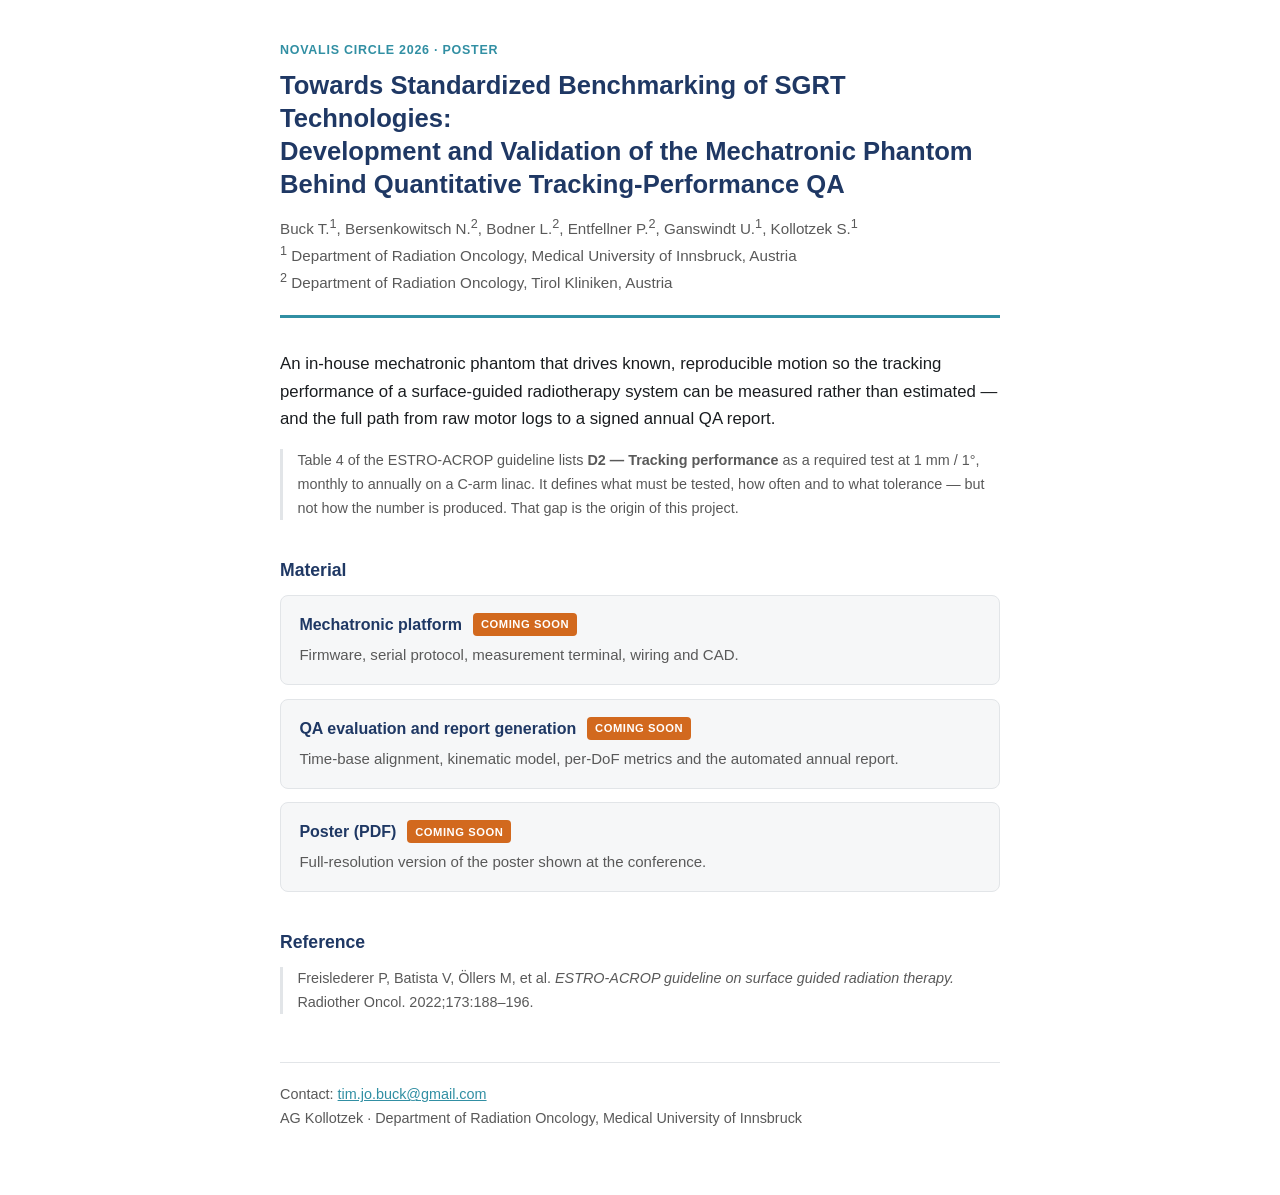
==== index.html @ 7d5c7059 "landing page placeholder" ====
<!doctype html>
<html lang="en">
<head>
<meta charset="utf-8">
<meta name="viewport" content="width=device-width, initial-scale=1">
<title>Mechatronic Phantom for SGRT Tracking QA — AG Kollotzek</title>
<style>
  :root{
    --navy:#1F3864; --teal:#318FA3; --orange:#D2691E; --grey:#595959;
    --bg:#ffffff; --card:#f6f7f8; --line:#e2e5e8;
  }
  @media (prefers-color-scheme: dark){
    :root{ --bg:#14171a; --card:#1d2126; --line:#2c3138; --grey:#a8b0b8;
           --navy:#8fb0e0; --teal:#5fb9cf; --orange:#e8944f; }
    body{ color:#e6e9ec; }
  }
  *{ box-sizing:border-box; }
  body{
    margin:0; background:var(--bg); color:#1a1d20;
    font:16px/1.65 -apple-system,BlinkMacSystemFont,"Segoe UI",Calibri,Arial,sans-serif;
  }
  @media (prefers-color-scheme: dark){ body{ color:#e6e9ec; } }
  .wrap{ max-width:760px; margin:0 auto; padding:2.5rem 1.25rem 4rem; }
  header{ border-bottom:3px solid var(--teal); padding-bottom:1.25rem; margin-bottom:2rem; }
  .kicker{ color:var(--teal); font-weight:700; letter-spacing:.06em;
           text-transform:uppercase; font-size:.78rem; margin:0 0 .5rem; }
  h1{ font-size:1.6rem; line-height:1.3; margin:0 0 .75rem; color:var(--navy); }
  .authors{ margin:0; color:var(--grey); font-size:.95rem; }
  h2{ font-size:1.1rem; margin:2.25rem 0 .6rem; color:var(--navy); }
  p{ margin:0 0 1rem; }
  .lead{ font-size:1.05rem; }
  .card{ background:var(--card); border:1px solid var(--line);
         border-radius:8px; padding:1rem 1.15rem; margin:0 0 .85rem; }
  .card h3{ margin:0 0 .3rem; font-size:1rem; color:var(--navy); }
  .card p{ margin:0; color:var(--grey); font-size:.94rem; }
  .soon{ display:inline-block; background:var(--orange); color:#fff;
         font-size:.7rem; font-weight:700; letter-spacing:.05em; text-transform:uppercase;
         padding:.15rem .5rem; border-radius:4px; vertical-align:.15em; margin-left:.4rem; }
  .ref{ font-size:.9rem; color:var(--grey); border-left:3px solid var(--line);
        padding-left:.9rem; }
  footer{ margin-top:3rem; padding-top:1.25rem; border-top:1px solid var(--line);
          color:var(--grey); font-size:.9rem; }
  a{ color:var(--teal); }
</style>
</head>
<body>
<div class="wrap">

<header>
  <p class="kicker">Novalis Circle 2026 · Poster</p>
  <h1>Towards Standardized Benchmarking of SGRT Technologies:<br>
      Development and Validation of the Mechatronic Phantom Behind
      Quantitative Tracking-Performance QA</h1>
  <p class="authors">
    Buck T.<sup>1</sup>, Bersenkowitsch N.<sup>2</sup>, Bodner L.<sup>2</sup>,
    Entfellner P.<sup>2</sup>, Ganswindt U.<sup>1</sup>, Kollotzek S.<sup>1</sup><br>
    <sup>1</sup> Department of Radiation Oncology, Medical University of Innsbruck, Austria<br>
    <sup>2</sup> Department of Radiation Oncology, Tirol Kliniken, Austria
  </p>
</header>

<p class="lead">
  An in-house mechatronic phantom that drives known, reproducible motion so the tracking
  performance of a surface-guided radiotherapy system can be measured rather than estimated —
  and the full path from raw motor logs to a signed annual QA report.
</p>

<p class="ref">
  Table 4 of the ESTRO-ACROP guideline lists <strong>D2 — Tracking performance</strong> as a
  required test at 1&nbsp;mm / 1°, monthly to annually on a C-arm linac. It defines what must be
  tested, how often and to what tolerance — but not how the number is produced. That gap is the
  origin of this project.
</p>

<h2>Material</h2>

<div class="card">
  <h3>Mechatronic platform <span class="soon">coming soon</span></h3>
  <p>Firmware, serial protocol, measurement terminal, wiring and CAD.</p>
</div>

<div class="card">
  <h3>QA evaluation and report generation <span class="soon">coming soon</span></h3>
  <p>Time-base alignment, kinematic model, per-DoF metrics and the automated annual report.</p>
</div>

<div class="card">
  <h3>Poster (PDF) <span class="soon">coming soon</span></h3>
  <p>Full-resolution version of the poster shown at the conference.</p>
</div>

<h2>Reference</h2>
<p class="ref">
  Freislederer P, Batista V, Öllers M, et al.
  <em>ESTRO-ACROP guideline on surface guided radiation therapy.</em>
  Radiother Oncol. 2022;173:188–196.
</p>

<footer>
  Contact: <a href="mailto:tim.jo.buck@gmail.com">tim.jo.buck@gmail.com</a><br>
  AG Kollotzek · Department of Radiation Oncology, Medical University of Innsbruck
</footer>

</div>
</body>
</html>
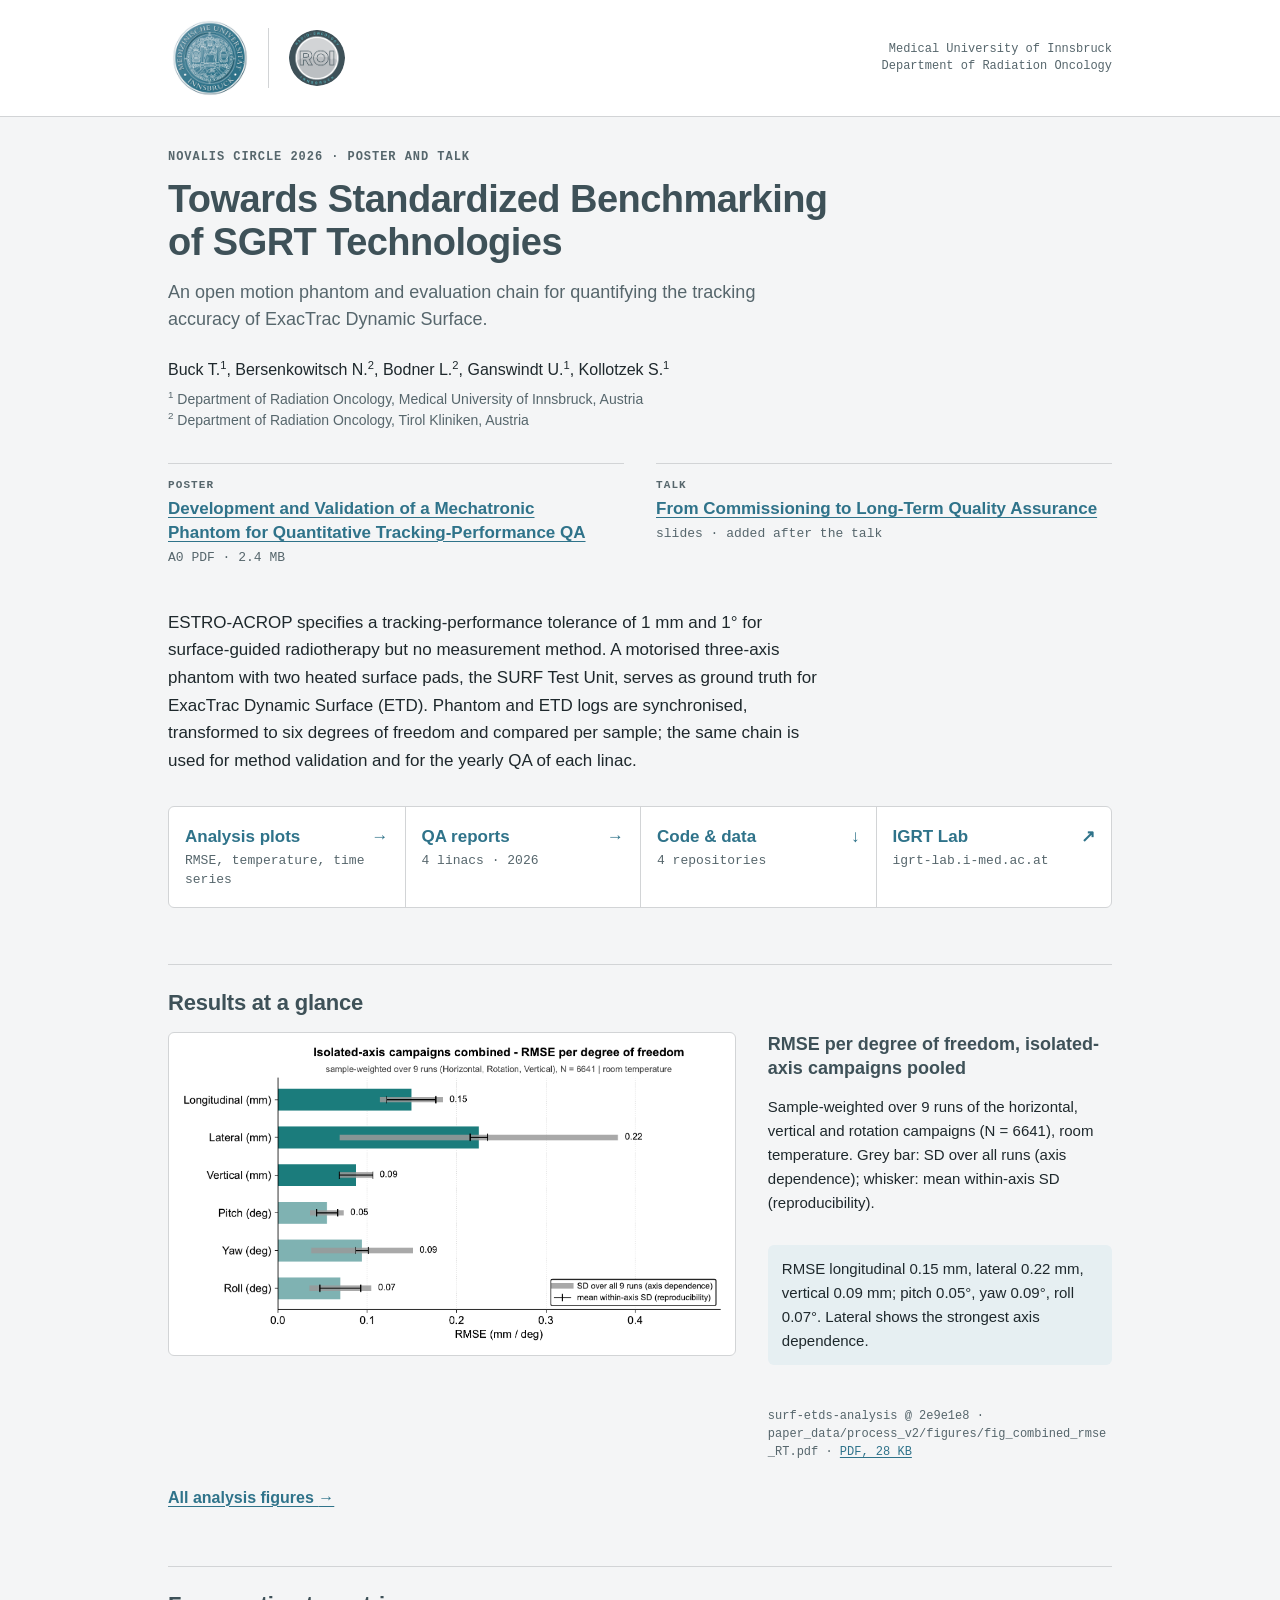
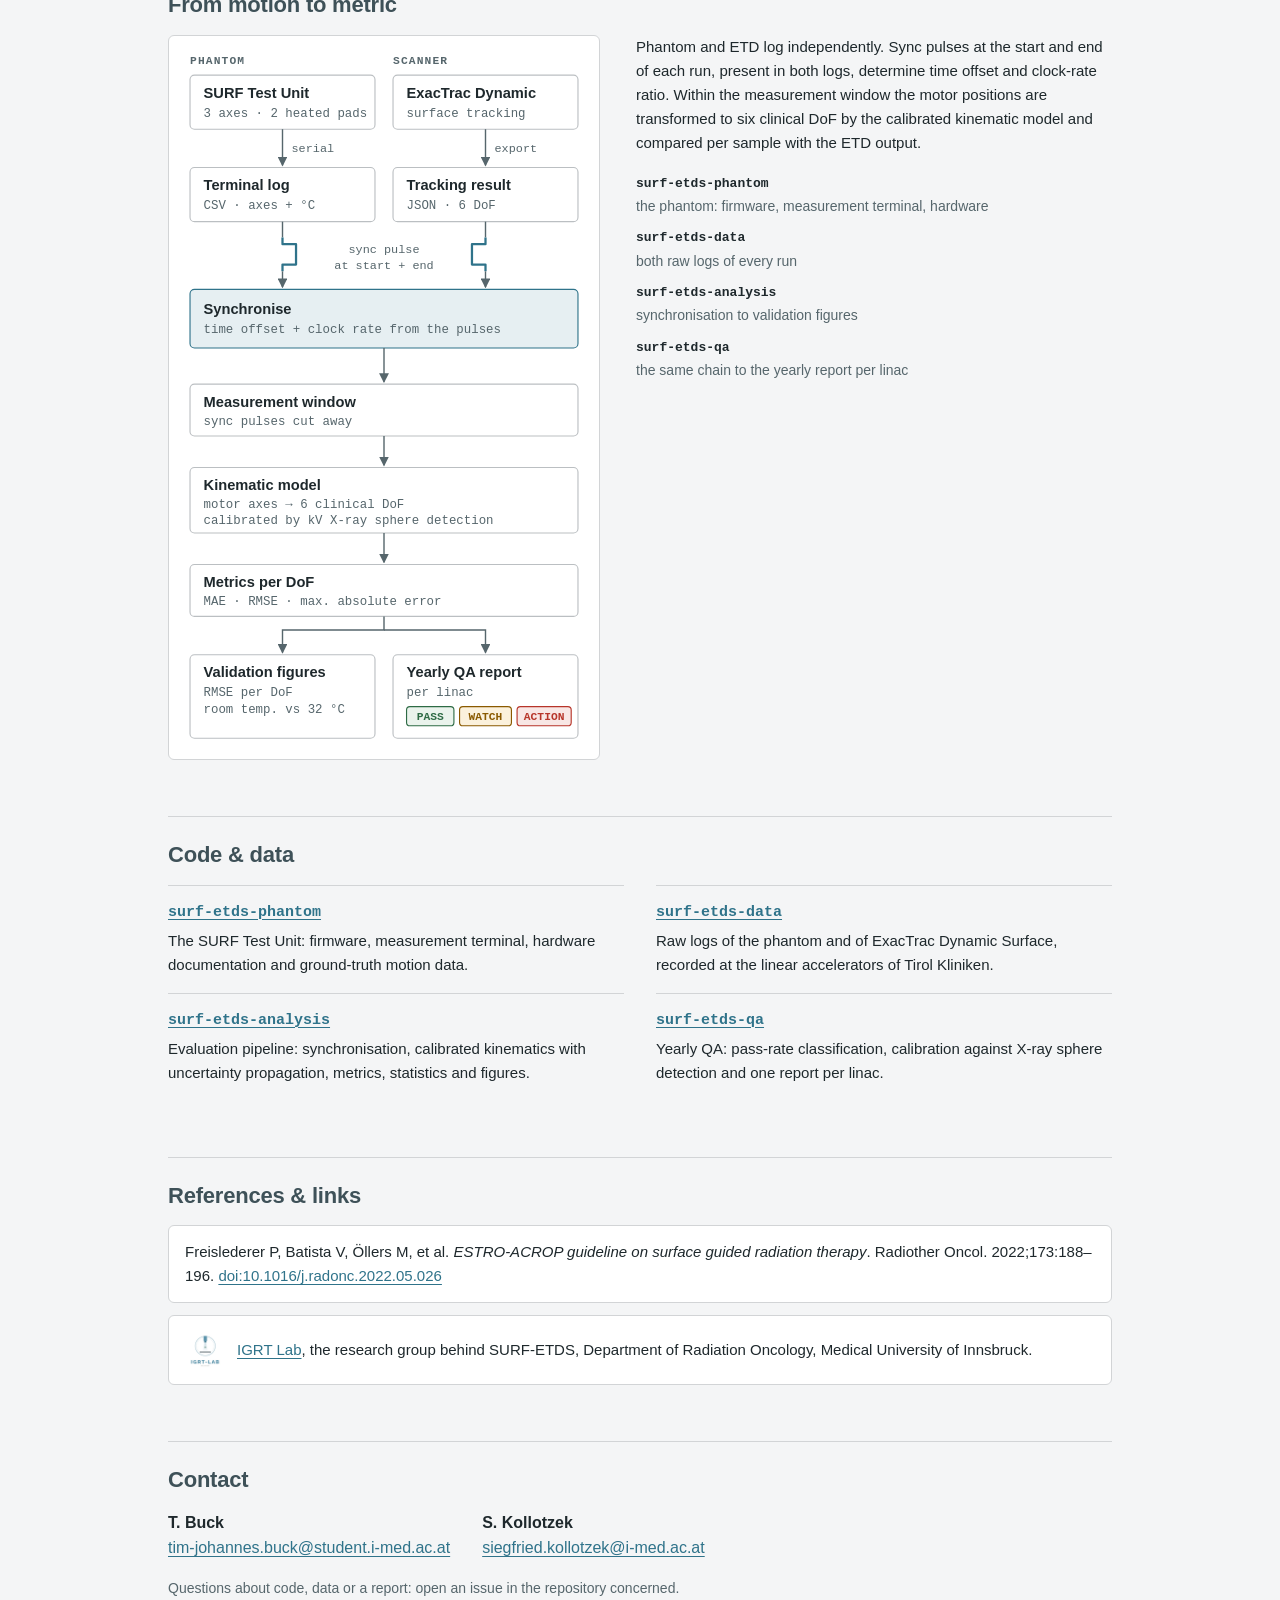
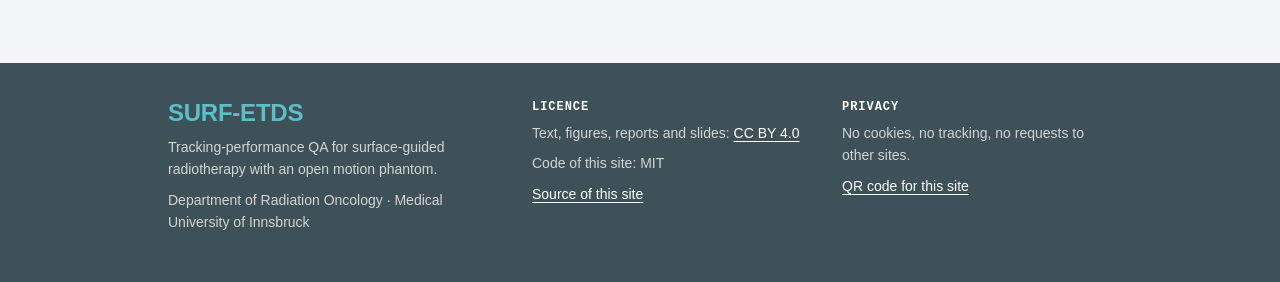
==== commit e1465f7e: "Build the project page for poster and talk Replaces the placeholder page with the project page for N" ====
--- a/index.html
+++ b/index.html
@@ -3,104 +3,266 @@
 <head>
 <meta charset="utf-8">
 <meta name="viewport" content="width=device-width, initial-scale=1">
-<title>Mechatronic Phantom for SGRT Tracking QA — AG Kollotzek</title>
-<style>
-  :root{
-    --navy:#1F3864; --teal:#318FA3; --orange:#D2691E; --grey:#595959;
-    --bg:#ffffff; --card:#f6f7f8; --line:#e2e5e8;
-  }
-  @media (prefers-color-scheme: dark){
-    :root{ --bg:#14171a; --card:#1d2126; --line:#2c3138; --grey:#a8b0b8;
-           --navy:#8fb0e0; --teal:#5fb9cf; --orange:#e8944f; }
-    body{ color:#e6e9ec; }
-  }
-  *{ box-sizing:border-box; }
-  body{
-    margin:0; background:var(--bg); color:#1a1d20;
-    font:16px/1.65 -apple-system,BlinkMacSystemFont,"Segoe UI",Calibri,Arial,sans-serif;
-  }
-  @media (prefers-color-scheme: dark){ body{ color:#e6e9ec; } }
-  .wrap{ max-width:760px; margin:0 auto; padding:2.5rem 1.25rem 4rem; }
-  header{ border-bottom:3px solid var(--teal); padding-bottom:1.25rem; margin-bottom:2rem; }
-  .kicker{ color:var(--teal); font-weight:700; letter-spacing:.06em;
-           text-transform:uppercase; font-size:.78rem; margin:0 0 .5rem; }
-  h1{ font-size:1.6rem; line-height:1.3; margin:0 0 .75rem; color:var(--navy); }
-  .authors{ margin:0; color:var(--grey); font-size:.95rem; }
-  h2{ font-size:1.1rem; margin:2.25rem 0 .6rem; color:var(--navy); }
-  p{ margin:0 0 1rem; }
-  .lead{ font-size:1.05rem; }
-  .card{ background:var(--card); border:1px solid var(--line);
-         border-radius:8px; padding:1rem 1.15rem; margin:0 0 .85rem; }
-  .card h3{ margin:0 0 .3rem; font-size:1rem; color:var(--navy); }
-  .card p{ margin:0; color:var(--grey); font-size:.94rem; }
-  .soon{ display:inline-block; background:var(--orange); color:#fff;
-         font-size:.7rem; font-weight:700; letter-spacing:.05em; text-transform:uppercase;
-         padding:.15rem .5rem; border-radius:4px; vertical-align:.15em; margin-left:.4rem; }
-  .ref{ font-size:.9rem; color:var(--grey); border-left:3px solid var(--line);
-        padding-left:.9rem; }
-  footer{ margin-top:3rem; padding-top:1.25rem; border-top:1px solid var(--line);
-          color:var(--grey); font-size:.9rem; }
-  a{ color:var(--teal); }
-</style>
+<title>Towards Standardized Benchmarking of SGRT Technologies</title>
+<meta name="description" content="Poster and talk at Novalis Circle 2026: an open motion phantom and evaluation chain for the tracking accuracy of ExacTrac Dynamic Surface, with analysis figures, yearly QA reports, code and data.">
+<meta name="color-scheme" content="light dark">
+<meta name="theme-color" content="#FFFFFF" media="(prefers-color-scheme: light)">
+<meta name="theme-color" content="#253136" media="(prefers-color-scheme: dark)">
+<meta property="og:type" content="website">
+<meta property="og:title" content="Towards Standardized Benchmarking of SGRT Technologies">
+<meta property="og:description" content="Poster and talk at Novalis Circle 2026: an open motion phantom and evaluation chain for the tracking accuracy of ExacTrac Dynamic Surface, with analysis figures, yearly QA reports, code and data.">
+<meta property="og:url" content="https://ag-kollotzek.github.io/novalis-circle-2026/">
+<link rel="icon" href="assets/favicon-32.png" sizes="32x32" type="image/png">
+<link rel="apple-touch-icon" href="assets/apple-touch-icon.png">
+<link rel="stylesheet" href="assets/site.css">
 </head>
 <body>
-<div class="wrap">
-
-<header>
-  <p class="kicker">Novalis Circle 2026 · Poster</p>
-  <h1>Towards Standardized Benchmarking of SGRT Technologies:<br>
-      Development and Validation of the Mechatronic Phantom Behind
-      Quantitative Tracking-Performance QA</h1>
-  <p class="authors">
-    Buck T.<sup>1</sup>, Bersenkowitsch N.<sup>2</sup>, Bodner L.<sup>2</sup>,
-    Entfellner P.<sup>2</sup>, Ganswindt U.<sup>1</sup>, Kollotzek S.<sup>1</sup><br>
-    <sup>1</sup> Department of Radiation Oncology, Medical University of Innsbruck, Austria<br>
-    <sup>2</sup> Department of Radiation Oncology, Tirol Kliniken, Austria
-  </p>
+
+<header class="letterhead">
+  <div class="wrap masthead">
+    <div class="logos">
+    <img class="logo logo-mui" src="assets/logo_mui_seal.png" width="360" height="360" alt="Medical University of Innsbruck">
+    <span class="logos-rule" aria-hidden="true"></span>
+    <img class="logo logo-roi" src="assets/logo_roi_ibk.png" width="271" height="271" alt="Radio-Oncology Innsbruck">
+    </div>
+    <p class="masthead-org">Medical University of Innsbruck<br>Department of Radiation Oncology</p>
+  </div>
 </header>
 
-<p class="lead">
-  An in-house mechatronic phantom that drives known, reproducible motion so the tracking
-  performance of a surface-guided radiotherapy system can be measured rather than estimated —
-  and the full path from raw motor logs to a signed annual QA report.
-</p>
-
-<p class="ref">
-  Table 4 of the ESTRO-ACROP guideline lists <strong>D2 — Tracking performance</strong> as a
-  required test at 1&nbsp;mm / 1°, monthly to annually on a C-arm linac. It defines what must be
-  tested, how often and to what tolerance — but not how the number is produced. That gap is the
-  origin of this project.
-</p>
-
-<h2>Material</h2>
-
-<div class="card">
-  <h3>Mechatronic platform <span class="soon">coming soon</span></h3>
-  <p>Firmware, serial protocol, measurement terminal, wiring and CAD.</p>
-</div>
-
-<div class="card">
-  <h3>QA evaluation and report generation <span class="soon">coming soon</span></h3>
-  <p>Time-base alignment, kinematic model, per-DoF metrics and the automated annual report.</p>
-</div>
-
-<div class="card">
-  <h3>Poster (PDF) <span class="soon">coming soon</span></h3>
-  <p>Full-resolution version of the poster shown at the conference.</p>
-</div>
-
-<h2>Reference</h2>
-<p class="ref">
-  Freislederer P, Batista V, Öllers M, et al.
-  <em>ESTRO-ACROP guideline on surface guided radiation therapy.</em>
-  Radiother Oncol. 2022;173:188–196.
-</p>
-
-<footer>
-  Contact: <a href="mailto:tim.jo.buck@gmail.com">tim.jo.buck@gmail.com</a><br>
-  AG Kollotzek · Department of Radiation Oncology, Medical University of Innsbruck
+<main class="wrap">
+
+  <p class="kicker">Novalis Circle 2026 · Poster and talk</p>
+  <h1>Towards Standardized Benchmarking of SGRT Technologies</h1>
+  <p class="standfirst">An open motion phantom and evaluation chain for quantifying the tracking accuracy of
+    ExacTrac Dynamic Surface.</p>
+
+  <p class="authors">Buck T.<sup>1</sup>, Bersenkowitsch N.<sup>2</sup>, Bodner L.<sup>2</sup>, Ganswindt U.<sup>1</sup>, Kollotzek S.<sup>1</sup></p>
+  <ol class="affiliations">
+    <li><sup>1</sup> Department of Radiation Oncology, Medical University of Innsbruck, Austria</li>
+    <li><sup>2</sup> Department of Radiation Oncology, Tirol Kliniken, Austria</li>
+  </ol>
+
+  <ul class="contributions" aria-label="Contributions at Novalis Circle 2026">
+    <li>
+      <span class="contrib-kind">Poster</span>
+      <a class="contrib-title" href="poster/index.html">Development and Validation of a Mechatronic Phantom for Quantitative Tracking-Performance QA</a>
+      <span class="contrib-status">A0 PDF · 2.4&nbsp;MB</span>
+    </li>
+    <li>
+      <span class="contrib-kind">Talk</span>
+      <a class="contrib-title" href="talk/index.html">From Commissioning to Long-Term Quality Assurance</a>
+      <span class="contrib-status">slides · added after the talk</span>
+    </li>
+  </ul>
+
+  <p class="lead">ESTRO-ACROP specifies a tracking-performance tolerance of 1&nbsp;mm and 1° for surface-guided radiotherapy
+    but no measurement method. A motorised three-axis phantom with two heated surface pads, the SURF Test Unit, serves as
+    ground truth for ExacTrac Dynamic Surface (ETD). Phantom and ETD logs are synchronised, transformed to six degrees of
+    freedom and compared per sample; the same chain is used for method validation and for the yearly QA of each linac.</p>
+
+  <nav aria-label="Project material">
+    <ul class="routes">
+      <li><a href="analysis/index.html">
+        <span class="route-label">Analysis plots <span aria-hidden="true">→</span></span>
+        <span class="route-detail">RMSE, temperature, time series</span></a></li>
+      <li><a href="qa/index.html">
+        <span class="route-label">QA reports <span aria-hidden="true">→</span></span>
+        <span class="route-detail">4 linacs · 2026</span></a></li>
+      <li><a href="#code">
+        <span class="route-label">Code &amp; data <span aria-hidden="true">↓</span></span>
+        <span class="route-detail">4 repositories</span></a></li>
+      <li><a href="https://igrt-lab.i-med.ac.at/">
+        <span class="route-label">IGRT Lab <span aria-hidden="true">↗</span></span>
+        <span class="route-detail">igrt-lab.i-med.ac.at</span></a></li>
+    </ul>
+  </nav>
+
+
+  <section class="section" id="results" aria-labelledby="results-title">
+    <h2 id="results-title">Results at a glance</h2>
+
+    <figure class="explained figure-block" id="glance-combined">
+      <div>
+        <a class="fig-plate" href="analysis/figures/fig_combined_rmse_RT.pdf"><img src="analysis/figures/fig_combined_rmse_RT.png" width="1669" height="928" loading="lazy" alt="Bar chart of RMSE per degree of freedom, isolated-axis campaigns pooled, room temperature: longitudinal 0.15 mm, lateral 0.22 mm, vertical 0.09 mm, pitch 0.05 degrees, yaw 0.09 degrees, roll 0.07 degrees."></a>
+      </div>
+      <figcaption>
+        <h3>RMSE per degree of freedom, isolated-axis campaigns pooled</h3>
+        <p>Sample-weighted over 9 runs of the horizontal, vertical and rotation campaigns (N&nbsp;=&nbsp;6641), room temperature. Grey bar: SD over all runs (axis dependence); whisker: mean within-axis SD (reproducibility).</p>
+        <p class="takeaway">RMSE longitudinal 0.15&nbsp;mm, lateral 0.22&nbsp;mm, vertical 0.09&nbsp;mm; pitch 0.05°, yaw 0.09°, roll 0.07°. Lateral shows the strongest axis dependence.</p>
+        <p class="source">surf-etds-analysis @ 2e9e1e8 · paper_data/process_v2/figures/fig_combined_rmse_RT.pdf · <a href="analysis/figures/fig_combined_rmse_RT.pdf">PDF, 28&nbsp;KB</a></p>
+      </figcaption>
+    </figure>
+    <p class="more"><a href="analysis/index.html">All analysis figures <span aria-hidden="true">→</span></a></p>
+  </section>
+
+  <section class="section" id="flow" aria-labelledby="flow-title">
+    <h2 id="flow-title">From motion to metric</h2>
+    <figure class="flow">
+      <div class="plate">
+        <svg viewBox="0 0 360 620" role="img" aria-labelledby="flow-svg-title">
+          <title id="flow-svg-title">Data flow: the phantom and the scanner log independently; a sync pulse seen in both logs aligns them; the aligned data pass through the measurement window, the kinematic model and the per-DoF metrics into the validation figures and the yearly QA report.</title>
+          <defs>
+            <marker id="flow-arrow" viewBox="0 0 8 8" refX="7" refY="4" markerWidth="7" markerHeight="7" orient="auto">
+              <path class="dia-head" d="M0,0 L8,4 L0,8 z"/>
+            </marker>
+          </defs>
+
+          <text class="dia-lane" x="8" y="14">PHANTOM</text>
+          <text class="dia-lane" x="188" y="14">SCANNER</text>
+
+          <rect class="dia-box" x="8" y="24" width="164" height="48" rx="4"/>
+          <text class="dia-title" x="20" y="44">SURF Test Unit</text>
+          <text class="dia-sub" x="20" y="61">3 axes · 2 heated pads</text>
+
+          <rect class="dia-box" x="188" y="24" width="164" height="48" rx="4"/>
+          <text class="dia-title" x="200" y="44">ExacTrac Dynamic</text>
+          <text class="dia-sub" x="200" y="61">surface tracking</text>
+
+          <line class="dia-edge" x1="90" y1="72" x2="90" y2="104" marker-end="url(#flow-arrow)"/>
+          <text class="dia-label" x="98" y="92">serial</text>
+          <line class="dia-edge" x1="270" y1="72" x2="270" y2="104" marker-end="url(#flow-arrow)"/>
+          <text class="dia-label" x="278" y="92">export</text>
+
+          <rect class="dia-box" x="8" y="106" width="164" height="48" rx="4"/>
+          <text class="dia-title" x="20" y="126">Terminal log</text>
+          <text class="dia-sub" x="20" y="143">CSV · axes + °C</text>
+
+          <rect class="dia-box" x="188" y="106" width="164" height="48" rx="4"/>
+          <text class="dia-title" x="200" y="126">Tracking result</text>
+          <text class="dia-sub" x="200" y="143">JSON · 6 DoF</text>
+
+          <!-- the same physical sync pulse, seen in both logs -->
+          <line class="dia-edge" x1="90" y1="154" x2="90" y2="168"/>
+          <path class="dia-pulse" d="M90,168 V174 H102 V192 H90 V198"/>
+          <line class="dia-edge" x1="90" y1="198" x2="90" y2="212" marker-end="url(#flow-arrow)"/>
+          <line class="dia-edge" x1="270" y1="154" x2="270" y2="168"/>
+          <path class="dia-pulse" d="M270,168 V174 H258 V192 H270 V198"/>
+          <line class="dia-edge" x1="270" y1="198" x2="270" y2="212" marker-end="url(#flow-arrow)"/>
+          <text class="dia-label" x="180" y="182" text-anchor="middle">sync pulse</text>
+          <text class="dia-label" x="180" y="196" text-anchor="middle">at start + end</text>
+
+          <rect class="dia-box key" x="8" y="214" width="344" height="52" rx="4"/>
+          <text class="dia-title" x="20" y="236">Synchronise</text>
+          <text class="dia-sub" x="20" y="253">time offset + clock rate from the pulses</text>
+
+          <line class="dia-edge" x1="180" y1="266" x2="180" y2="296" marker-end="url(#flow-arrow)"/>
+
+          <rect class="dia-box" x="8" y="298" width="344" height="46" rx="4"/>
+          <text class="dia-title" x="20" y="318">Measurement window</text>
+          <text class="dia-sub" x="20" y="334">sync pulses cut away</text>
+
+          <line class="dia-edge" x1="180" y1="344" x2="180" y2="370" marker-end="url(#flow-arrow)"/>
+
+          <rect class="dia-box" x="8" y="372" width="344" height="58" rx="4"/>
+          <text class="dia-title" x="20" y="392">Kinematic model</text>
+          <text class="dia-sub" x="20" y="408">motor axes → 6 clinical DoF</text>
+          <text class="dia-sub" x="20" y="422">calibrated by kV X-ray sphere detection</text>
+
+          <line class="dia-edge" x1="180" y1="430" x2="180" y2="456" marker-end="url(#flow-arrow)"/>
+
+          <rect class="dia-box" x="8" y="458" width="344" height="46" rx="4"/>
+          <text class="dia-title" x="20" y="478">Metrics per DoF</text>
+          <text class="dia-sub" x="20" y="494">MAE · RMSE · max. absolute error</text>
+
+          <polyline class="dia-edge" points="180,504 180,516 90,516 90,536" marker-end="url(#flow-arrow)"/>
+          <polyline class="dia-edge" points="180,516 270,516 270,536" marker-end="url(#flow-arrow)"/>
+
+          <rect class="dia-box" x="8" y="538" width="164" height="74" rx="4"/>
+          <text class="dia-title" x="20" y="558">Validation figures</text>
+          <text class="dia-sub" x="20" y="575">RMSE per DoF</text>
+          <text class="dia-sub" x="20" y="590">room temp. vs 32 °C</text>
+
+          <rect class="dia-box" x="188" y="538" width="164" height="74" rx="4"/>
+          <text class="dia-title" x="200" y="558">Yearly QA report</text>
+          <text class="dia-sub" x="200" y="575">per linac</text>
+          <rect class="dia-pass" x="200" y="584" width="42" height="17" rx="3"/>
+          <text class="dia-chip pass" x="221" y="596" text-anchor="middle">PASS</text>
+          <rect class="dia-watch" x="247" y="584" width="46" height="17" rx="3"/>
+          <text class="dia-chip watch" x="270" y="596" text-anchor="middle">WATCH</text>
+          <rect class="dia-action" x="298" y="584" width="48" height="17" rx="3"/>
+          <text class="dia-chip action" x="322" y="596" text-anchor="middle">ACTION</text>
+        </svg>
+      </div>
+      <figcaption>
+        <p>Phantom and ETD log independently. Sync pulses at the start and end of each run, present in both logs, determine
+          time offset and clock-rate ratio. Within the measurement window the motor positions are transformed to six clinical
+          DoF by the calibrated kinematic model and compared per sample with the ETD output.</p>
+        <dl class="repo-map">
+          <div><dt>surf-etds-phantom</dt><dd>the phantom: firmware, measurement terminal, hardware</dd></div>
+          <div><dt>surf-etds-data</dt><dd>both raw logs of every run</dd></div>
+          <div><dt>surf-etds-analysis</dt><dd>synchronisation to validation figures</dd></div>
+          <div><dt>surf-etds-qa</dt><dd>the same chain to the yearly report per linac</dd></div>
+        </dl>
+      </figcaption>
+    </figure>
+  </section>
+
+  <section class="section" id="code" aria-labelledby="code-title">
+    <h2 id="code-title">Code &amp; data</h2>
+    <ul class="repos">
+      <li>
+        <a class="repo-name" href="https://github.com/AG-Kollotzek/surf-etds-phantom">surf-etds-phantom</a>
+        <p>The SURF Test Unit: firmware, measurement terminal, hardware documentation and ground-truth motion data.</p>
+      </li>
+      <li>
+        <a class="repo-name" href="https://github.com/AG-Kollotzek/surf-etds-data">surf-etds-data</a>
+        <p>Raw logs of the phantom and of ExacTrac Dynamic Surface, recorded at the linear accelerators of Tirol Kliniken.</p>
+      </li>
+      <li>
+        <a class="repo-name" href="https://github.com/AG-Kollotzek/surf-etds-analysis">surf-etds-analysis</a>
+        <p>Evaluation pipeline: synchronisation, calibrated kinematics with uncertainty propagation, metrics, statistics and figures.</p>
+      </li>
+      <li>
+        <a class="repo-name" href="https://github.com/AG-Kollotzek/surf-etds-qa">surf-etds-qa</a>
+        <p>Yearly QA: pass-rate classification, calibration against X-ray sphere detection and one report per linac.</p>
+      </li>
+    </ul>
+  </section>
+
+  <section class="section" id="references" aria-labelledby="ref-title">
+    <h2 id="ref-title">References &amp; links</h2>
+    <ul class="cite">
+      <li>Freislederer P, Batista V, Öllers M, et al. <em>ESTRO-ACROP guideline on surface guided radiation therapy</em>.
+        Radiother Oncol. 2022;173:188–196. <a href="https://doi.org/10.1016/j.radonc.2022.05.026">doi:10.1016/j.radonc.2022.05.026</a></li>
+      <li class="lab-link">
+        <img src="assets/igrt-lab-logo.png" width="156" height="160" alt="">
+        <span><a href="https://igrt-lab.i-med.ac.at/">IGRT Lab</a>, the research group behind SURF-ETDS, Department of Radiation Oncology, Medical University of Innsbruck.</span>
+      </li>
+    </ul>
+  </section>
+
+  <section class="section" id="contact" aria-labelledby="contact-title">
+    <h2 id="contact-title">Contact</h2>
+    <dl class="contact">
+      <div><dt>T. Buck</dt><dd><a href="mailto:tim-johannes.buck@student.i-med.ac.at">tim-johannes.buck@student.i-med.ac.at</a></dd></div>
+      <div><dt>S. Kollotzek</dt><dd><a href="mailto:siegfried.kollotzek@i-med.ac.at">siegfried.kollotzek@i-med.ac.at</a></dd></div>
+    </dl>
+    <p class="note contact-note">Questions about code, data or a report: open an issue in the repository concerned.</p>
+  </section>
+
+
+</main>
+
+<footer class="band">
+  <div class="wrap band-grid">
+    <div>
+      <p class="band-name">SURF-ETDS</p>
+      <p>Tracking-performance QA for surface-guided radiotherapy with an open motion phantom.</p>
+      <p>Department of Radiation Oncology · Medical University of Innsbruck</p>
+    </div>
+    <div>
+      <h2>Licence</h2>
+      <p>Text, figures, reports and slides: <a href="https://creativecommons.org/licenses/by/4.0/">CC BY 4.0</a></p>
+      <p>Code of this site: MIT</p>
+      <p><a href="https://github.com/AG-Kollotzek/novalis-circle-2026">Source of this site</a></p>
+    </div>
+    <div>
+      <h2>Privacy</h2>
+      <p>No cookies, no tracking, no requests to other sites.</p>
+      <p><a href="assets/qr-code.svg">QR code for this site</a></p>
+    </div>
+  </div>
 </footer>
 
-</div>
 </body>
 </html>
--- a/assets/site.css
+++ b/assets/site.css
@@ -0,0 +1,733 @@
+/* SURF-ETDS project pages. No web fonts, no framework, no third-party requests.
+   Colours measured from the MUI seal and the ROI logo. Turquoise (#5CBEC7) reaches 3:1 only on
+   dark ground, so it carries meaning in dark mode only; light mode uses the teal accent instead. */
+
+:root {
+  --ground: #F4F5F6;
+  --surface: #FFFFFF;
+  --ink: #1E282C;
+  --ink-2: #56666C;
+  --heading: #3E5158;
+  --accent: #2F738A;
+  --accent-ink: #FFFFFF;
+  --accent-wash: #E6EFF2;
+  --rule: #D2D4D6;
+  --rule-strong: #BBBFC2;
+  --signal: #2F738A;
+  --band: #3E5158;
+  --band-ink: #FFFFFF;
+  --band-ink-2: #D2D4D6;
+  --band-accent: #5CBEC7;
+  --letterhead: #FFFFFF;
+  --logo-plate: transparent;
+  --pass: #2E6B45;
+  --pass-wash: #EAF3EC;
+  --watch: #8A5A00;
+  --watch-wash: #FBF1DC;
+  --action: #B7352A;
+  --action-wash: #F8E7E5;
+
+  --sans: -apple-system, BlinkMacSystemFont, "Segoe UI", Roboto, "Helvetica Neue", Arial, sans-serif;
+  --mono: ui-monospace, "SF Mono", SFMono-Regular, Menlo, Consolas, "Liberation Mono", monospace;
+  --radius: .375rem;
+}
+
+@media (prefers-color-scheme: dark) {
+  :root:not([data-theme="light"]) {
+    --ground: #1E282C;
+    --surface: #253136;
+    --ink: #D2D4D6;
+    --ink-2: #9BA6AB;
+    --heading: #E8EAEB;
+    --accent: #5CBEC7;
+    --accent-ink: #1E282C;
+    --accent-wash: #243E44;
+    --rule: #34434A;
+    --rule-strong: #46575E;
+    --signal: #5CBEC7;
+    --band: #151D20;
+    --band-ink: #E8EAEB;
+    --band-ink-2: #BBBFC2;
+    --letterhead: #253136;
+    --logo-plate: #FFFFFF;
+    --pass: #7FC99A;
+    --pass-wash: #1F3A2B;
+    --watch: #E6B45A;
+    --watch-wash: #3A3020;
+    --action: #F08A7E;
+    --action-wash: #3E2624;
+  }
+}
+
+:root[data-theme="dark"] {
+  --ground: #1E282C;
+  --surface: #253136;
+  --ink: #D2D4D6;
+  --ink-2: #9BA6AB;
+  --heading: #E8EAEB;
+  --accent: #5CBEC7;
+  --accent-ink: #1E282C;
+  --accent-wash: #243E44;
+  --rule: #34434A;
+  --rule-strong: #46575E;
+  --signal: #5CBEC7;
+  --band: #151D20;
+  --band-ink: #E8EAEB;
+  --band-ink-2: #BBBFC2;
+  --letterhead: #253136;
+  --logo-plate: #FFFFFF;
+  --pass: #7FC99A;
+  --pass-wash: #1F3A2B;
+  --watch: #E6B45A;
+  --watch-wash: #3A3020;
+  --action: #F08A7E;
+  --action-wash: #3E2624;
+}
+
+*, *::before, *::after { box-sizing: border-box; }
+
+html { -webkit-text-size-adjust: 100%; }
+
+body {
+  margin: 0;
+  background: var(--ground);
+  color: var(--ink);
+  font: 1rem/1.6 var(--sans);
+}
+
+img { max-width: 100%; height: auto; }
+
+a { color: var(--accent); text-underline-offset: .18em; text-decoration-thickness: 1px; }
+a:hover { text-decoration-thickness: 2px; }
+a:focus-visible, summary:focus-visible {
+  outline: 2px solid var(--accent);
+  outline-offset: 2px;
+  border-radius: 2px;
+}
+
+.wrap {
+  width: 100%;
+  max-width: 62rem;
+  margin-inline: auto;
+  padding-inline: 1rem;
+}
+
+@media (min-width: 40rem) {
+  .wrap { padding-inline: 1.5rem; }
+}
+
+.mono { font-family: var(--mono); font-size: .875em; }
+.tabular { font-variant-numeric: tabular-nums; }
+.visually-hidden {
+  position: absolute; width: 1px; height: 1px; overflow: hidden;
+  clip: rect(0 0 0 0); white-space: nowrap;
+}
+
+/* ---- Masthead ---------------------------------------------------------- */
+
+.letterhead {
+  background: var(--letterhead);
+  border-bottom: 1px solid var(--rule);
+}
+
+.masthead {
+  display: flex;
+  flex-wrap: wrap;
+  align-items: center;
+  gap: .75rem 1.25rem;
+  padding-block: 1rem;
+}
+
+.logos {
+  display: flex;
+  align-items: center;
+  gap: 1rem;
+  text-decoration: none;
+}
+
+.logo {
+  display: block;
+  width: auto;
+  background: var(--logo-plate);
+  border-radius: var(--radius);
+  padding: .25rem;
+}
+
+.logo-mui { height: 4.5rem; }
+.logo-roi { height: 3.5rem; }
+.logo-mui, .logo-roi { border-radius: 50%; }
+
+@media (min-width: 40rem) {
+  .logo-mui { height: 5.25rem; }
+  .logo-roi { height: 4rem; }
+}
+
+.logos-rule {
+  align-self: stretch;
+  width: 1px;
+  margin-block: .75rem;
+  background: var(--rule);
+}
+
+.masthead-org {
+  margin: 0 0 0 auto;
+  font: .75rem/1.45 var(--mono);
+  color: var(--ink-2);
+  text-align: right;
+}
+
+@media (max-width: 34rem) {
+  .masthead-org { display: none; }
+}
+
+.masthead.compact { padding-block: .625rem; }
+.masthead.compact .logo-mui { height: 3rem; }
+.masthead.compact .logo-roi { height: 2.375rem; }
+.masthead.compact .logos { gap: .75rem; }
+.masthead.compact .logos-rule { margin-block: .5rem; }
+
+.crumbs {
+  margin: 0;
+  font: .8125rem/1.4 var(--mono);
+  color: var(--ink-2);
+}
+.crumbs ol { display: flex; flex-wrap: wrap; gap: .25rem .5rem; list-style: none; margin: 0; padding: 0; }
+.crumbs li + li::before { content: "/"; margin-right: .5rem; color: var(--rule-strong); }
+.crumbs [aria-current] { color: var(--ink); }
+
+/* ---- Title block ------------------------------------------------------- */
+
+.kicker {
+  margin: 2rem 0 .75rem;
+  font: 600 .75rem/1.4 var(--mono);
+  letter-spacing: .08em;
+  text-transform: uppercase;
+  color: var(--ink-2);
+}
+
+h1 {
+  margin: 0;
+  max-width: 48rem;
+  font-size: clamp(1.625rem, 1.2rem + 1.9vw, 2.375rem);
+  line-height: 1.15;
+  font-weight: 600;
+  letter-spacing: -.014em;
+  color: var(--heading);
+  text-wrap: balance;
+}
+
+h1 .sub {
+  display: block;
+  margin-top: .5rem;
+  font-size: .6em;
+  line-height: 1.3;
+  font-weight: 400;
+  letter-spacing: -.006em;
+  color: var(--ink-2);
+}
+
+.authors { margin: 1.5rem 0 .375rem; font-size: 1rem; }
+.authors sup, .affiliations sup { font-size: .7em; line-height: 0; }
+
+.affiliations {
+  margin: 0;
+  padding: 0;
+  list-style: none;
+  font-size: .875rem;
+  line-height: 1.5;
+  color: var(--ink-2);
+}
+
+.lead {
+  max-width: 41rem;
+  margin: 1.75rem 0 0;
+  font-size: 1.0625rem;
+  line-height: 1.62;
+}
+
+.standfirst {
+  max-width: 40rem;
+  margin: .875rem 0 0;
+  font-size: 1.125rem;
+  line-height: 1.5;
+  color: var(--ink-2);
+}
+
+/* ---- Contributions (poster and talk) ---------------------------------- */
+
+.contributions {
+  display: grid;
+  gap: 0 2rem;
+  margin: 2rem 0 0;
+  padding: 0;
+  list-style: none;
+}
+
+@media (min-width: 50rem) {
+  .contributions { grid-template-columns: repeat(2, minmax(0, 1fr)); }
+}
+
+.contributions li {
+  display: grid;
+  gap: .25rem;
+  align-content: start;
+  padding-block: .875rem;
+  border-top: 1px solid var(--rule);
+}
+
+.contrib-kind {
+  font: 600 .6875rem/1.4 var(--mono);
+  letter-spacing: .1em;
+  text-transform: uppercase;
+  color: var(--ink-2);
+}
+
+.contrib-title {
+  font-size: 1.0625rem;
+  line-height: 1.4;
+  font-weight: 600;
+  text-wrap: balance;
+}
+
+.contrib-status { font: .8125rem/1.4 var(--mono); color: var(--ink-2); }
+
+/* ---- Routes (the five destinations) ----------------------------------- */
+
+.routes {
+  display: grid;
+  margin: 2rem 0 0;
+  padding: 0;
+  list-style: none;
+  background: var(--surface);
+  border: 1px solid var(--rule);
+  border-radius: var(--radius);
+  overflow: hidden;
+}
+
+.routes li + li { border-top: 1px solid var(--rule); }
+
+.routes a {
+  display: flex;
+  flex-direction: column;
+  gap: .125rem;
+  height: 100%;
+  padding: .875rem 1rem;
+  color: var(--ink);
+  text-decoration: none;
+}
+
+.routes a:hover { background: var(--accent-wash); }
+.routes a:focus-visible { outline-offset: -3px; }
+
+.route-label {
+  display: flex;
+  justify-content: space-between;
+  gap: .5rem;
+  font-size: 1.0625rem;
+  font-weight: 600;
+  color: var(--accent);
+}
+
+.route-detail {
+  font: .8125rem/1.4 var(--mono);
+  color: var(--ink-2);
+}
+
+@media (min-width: 50rem) {
+  .routes { grid-template-columns: repeat(4, minmax(0, 1fr)); }
+  .routes li + li { border-top: 0; border-left: 1px solid var(--rule); }
+  .routes a { padding: 1rem 1rem 1.125rem; }
+}
+
+/* ---- Sections ---------------------------------------------------------- */
+
+main { padding-bottom: 4rem; }
+
+.section {
+  margin-top: 3.5rem;
+  padding-top: 1.5rem;
+  border-top: 1px solid var(--rule);
+}
+
+h2 {
+  margin: 0 0 1rem;
+  font-size: 1.375rem;
+  line-height: 1.25;
+  font-weight: 700;
+  letter-spacing: -.01em;
+  color: var(--heading);
+  text-wrap: balance;
+}
+
+h3 {
+  margin: 0;
+  font-size: 1rem;
+  line-height: 1.35;
+  color: var(--heading);
+}
+
+p { margin: 0 0 1rem; }
+.measure { max-width: 41rem; }
+.note { font-size: .875rem; color: var(--ink-2); }
+
+/* ---- Data-flow figure -------------------------------------------------- */
+
+.flow { display: grid; gap: 1.5rem; margin: 0; }
+
+@media (min-width: 50rem) {
+  .flow { grid-template-columns: minmax(0, 27rem) minmax(0, 1fr); align-items: start; gap: 2.25rem; }
+}
+
+.plate {
+  background: var(--surface);
+  border: 1px solid var(--rule);
+  border-radius: var(--radius);
+  padding: .75rem;
+}
+
+.flow svg { display: block; width: 100%; height: auto; }
+
+.flow figcaption { font-size: .9375rem; }
+.flow figcaption p { max-width: 36rem; }
+
+.dia-box { fill: var(--surface); stroke: var(--rule-strong); stroke-width: 1; }
+.dia-box.key { fill: var(--accent-wash); stroke: var(--accent); }
+.dia-title { fill: var(--ink); font: 600 13px var(--sans); }
+.dia-sub { fill: var(--ink-2); font: 11px var(--mono); }
+.dia-lane { fill: var(--ink-2); font: 600 10px var(--mono); letter-spacing: .1em; }
+.dia-edge { fill: none; stroke: var(--ink-2); stroke-width: 1.25; }
+.dia-head { fill: var(--ink-2); }
+.dia-label { fill: var(--ink-2); font: 10.5px var(--mono); }
+.dia-pulse { fill: none; stroke: var(--signal); stroke-width: 2; stroke-linejoin: round; }
+.dia-pass { fill: var(--pass-wash); stroke: var(--pass); }
+.dia-watch { fill: var(--watch-wash); stroke: var(--watch); }
+.dia-action { fill: var(--action-wash); stroke: var(--action); }
+.dia-chip { font: 600 10px var(--mono); }
+.dia-chip.pass { fill: var(--pass); }
+.dia-chip.watch { fill: var(--watch); }
+.dia-chip.action { fill: var(--action); }
+
+.repo-map { display: grid; gap: .75rem; margin: 1.25rem 0 0; }
+.repo-map div { display: grid; gap: .125rem; }
+.repo-map dt { font: 600 .8125rem/1.4 var(--mono); }
+.repo-map dd { margin: 0; font-size: .875rem; color: var(--ink-2); }
+
+/* ---- Repositories and citation ---------------------------------------- */
+
+.repos {
+  display: grid;
+  gap: 0 2rem;
+  margin: 0;
+  padding: 0;
+  list-style: none;
+}
+
+@media (min-width: 50rem) {
+  .repos { grid-template-columns: repeat(2, minmax(0, 1fr)); }
+}
+
+.repos li {
+  display: flex;
+  flex-direction: column;
+  gap: .375rem;
+  padding-block: 1rem;
+  border-top: 1px solid var(--rule);
+}
+
+.repos p { margin: 0; font-size: .9375rem; }
+.repo-name { font: 600 .9375rem/1.4 var(--mono); }
+.repo-meta { font: .8125rem/1.5 var(--mono); color: var(--ink-2); }
+
+
+.cite {
+  margin: 0;
+  padding: 0;
+  list-style: none;
+  display: grid;
+  gap: .75rem;
+}
+
+.cite li {
+  padding: .875rem 1rem;
+  background: var(--surface);
+  border: 1px solid var(--rule);
+  border-radius: var(--radius);
+  font-size: .9375rem;
+  overflow-wrap: anywhere;
+}
+
+.contact { display: grid; gap: .5rem 2rem; margin: 0; }
+@media (min-width: 40rem) { .contact { grid-template-columns: repeat(2, max-content); } }
+.contact div { display: grid; }
+.contact dt { font-weight: 600; }
+.contact dd { margin: 0; overflow-wrap: anywhere; }
+.contact-note { margin: 1rem 0 0; }
+
+.lab-link { display: flex; align-items: center; gap: .75rem; }
+.lab-link img { width: 2.5rem; height: 2.5rem; background: var(--logo-plate); border-radius: var(--radius); padding: .125rem; }
+
+/* ---- QA pages ---------------------------------------------------------- */
+
+.table-scroll { overflow-x: auto; }
+
+table {
+  width: 100%;
+  border-collapse: collapse;
+  background: var(--surface);
+  border: 1px solid var(--rule);
+  font-size: .9375rem;
+}
+
+caption {
+  padding: 0 0 .5rem;
+  text-align: left;
+  font: .8125rem/1.5 var(--mono);
+  color: var(--ink-2);
+}
+
+th, td {
+  padding: .625rem .75rem;
+  text-align: left;
+  vertical-align: baseline;
+  border-bottom: 1px solid var(--rule);
+}
+
+thead th {
+  font: 600 .75rem/1.4 var(--mono);
+  letter-spacing: .06em;
+  text-transform: uppercase;
+  color: var(--ink-2);
+  background: var(--ground);
+}
+
+td.num, th.num { font-variant-numeric: tabular-nums; white-space: nowrap; }
+tbody tr:last-child > * { border-bottom: 0; }
+
+.state {
+  display: inline-block;
+  min-width: 3.5rem;
+  padding: .0625rem .5rem;
+  border: 1px solid currentColor;
+  border-radius: .25rem;
+  font: 600 .75rem/1.5 var(--mono);
+  letter-spacing: .04em;
+  text-align: center;
+  text-transform: uppercase;
+}
+.state.pass { color: var(--pass); background: var(--pass-wash); }
+.state.watch { color: var(--watch); background: var(--watch-wash); }
+.state.action { color: var(--action); background: var(--action-wash); }
+
+.tolerance td:first-child, .tolerance th[scope="row"] { font-weight: 600; }
+.tolerance th[scope="row"] { font-size: .9375rem; }
+
+.set-meta { font: .8125rem/1.5 var(--mono); color: var(--ink-2); }
+
+.linac { margin-top: 2.5rem; }
+.linac-head { display: flex; flex-wrap: wrap; align-items: baseline; gap: .25rem 1rem; margin-bottom: .875rem; }
+
+.pages {
+  display: grid;
+  grid-template-columns: repeat(2, minmax(0, 1fr));
+  gap: 1rem;
+  margin: 0;
+  padding: 0;
+  list-style: none;
+}
+
+@media (min-width: 50rem) {
+  .pages { grid-template-columns: repeat(4, minmax(0, 1fr)); }
+}
+
+.pages figure { margin: 0; display: grid; gap: .5rem; }
+.pages a.thumb {
+  display: block;
+  background: #FFFFFF;
+  border: 1px solid var(--rule);
+  border-radius: .25rem;
+  overflow: hidden;
+}
+.pages a.thumb:hover { border-color: var(--accent); }
+.pages img { display: block; width: 100%; }
+.pages figcaption { font-size: .8125rem; line-height: 1.45; color: var(--ink-2); }
+.pages figcaption strong { color: var(--ink); font-weight: 600; }
+
+.source { margin: .75rem 0 0; font: .75rem/1.5 var(--mono); color: var(--ink-2); overflow-wrap: anywhere; }
+
+.placeholder {
+  max-width: 41rem;
+  padding: 1.25rem;
+  background: var(--surface);
+  border: 1px dashed var(--rule-strong);
+  border-radius: var(--radius);
+}
+
+/* ---- Analysis page: explained figures ---------------------------------- */
+
+
+
+
+
+
+
+.figure-block { margin-top: 3rem; }
+.figure-block:first-of-type { margin-top: 0; }
+
+.explained {
+  display: grid;
+  gap: 1rem 2rem;
+  margin: 0;
+}
+
+@media (min-width: 56rem) {
+  .explained { grid-template-columns: minmax(0, 1.65fr) minmax(0, 1fr); align-items: start; }
+}
+
+/* Plots are drawn on white; keep them on white in both themes. */
+.fig-plate {
+  display: block;
+  padding: .5rem;
+  background: #FFFFFF;
+  border: 1px solid var(--rule);
+  border-radius: var(--radius);
+}
+.fig-plate img { display: block; width: 100%; }
+a.fig-plate:hover { border-color: var(--accent); }
+
+.explained figcaption { display: grid; gap: .875rem; font-size: .9375rem; }
+.explained h3 { font-size: 1.125rem; }
+
+
+.takeaway {
+  padding: .75rem .875rem;
+  background: var(--accent-wash);
+  border-radius: var(--radius);
+}
+
+details.gallery {
+  margin-top: 1rem;
+  background: var(--surface);
+  border: 1px solid var(--rule);
+  border-radius: var(--radius);
+}
+
+details.gallery summary {
+  display: flex;
+  flex-wrap: wrap;
+  justify-content: space-between;
+  gap: .25rem 1rem;
+  padding: .875rem 1rem;
+  cursor: pointer;
+  font-weight: 600;
+  color: var(--accent);
+}
+details.gallery summary .note { font: .8125rem/1.5 var(--mono); }
+details.gallery[open] summary { border-bottom: 1px solid var(--rule); }
+
+.gallery-grid {
+  display: grid;
+  grid-template-columns: minmax(0, 1fr);
+  gap: 1.25rem;
+  margin: 0;
+  padding: 1rem;
+  list-style: none;
+}
+
+@media (min-width: 40rem) { .gallery-grid { grid-template-columns: repeat(2, minmax(0, 1fr)); } }
+
+.gallery-grid figure { margin: 0; display: grid; gap: .375rem; }
+.gallery-grid figcaption { font-size: .8125rem; color: var(--ink-2); }
+.gallery-grid figcaption strong { color: var(--ink); font-weight: 600; }
+
+pre.commands {
+  margin: 0;
+  padding: 1rem;
+  overflow-x: auto;
+  background: var(--surface);
+  border: 1px solid var(--rule);
+  border-radius: var(--radius);
+  font: .8125rem/1.6 var(--mono);
+}
+
+.poster-embed {
+  display: block;
+  width: 100%;
+  height: 80vh;
+  min-height: 24rem;
+  background: #FFFFFF;
+  border: 1px solid var(--rule);
+  border-radius: var(--radius);
+}
+
+.poster-actions { margin: 1rem 0 0; font-weight: 600; }
+.poster-actions .note { font-weight: 400; }
+
+/* ---- Footer band ------------------------------------------------------- */
+
+.band {
+  background: var(--band);
+  color: var(--band-ink-2);
+  padding-block: 2.25rem 2.5rem;
+  font-size: .875rem;
+}
+
+.band a { color: var(--band-ink); }
+.band a:focus-visible { outline-color: var(--band-ink); }
+
+.band-grid { display: grid; gap: 1.5rem; }
+@media (min-width: 50rem) { .band-grid { grid-template-columns: 1.2fr 1fr 1fr; gap: 2.5rem; } }
+
+.band-name {
+  margin: 0 0 .25rem;
+  font-size: 1.5rem;
+  line-height: 1.2;
+  font-weight: 700;
+  letter-spacing: -.01em;
+  color: var(--band-accent); /* large text only: 3.8 : 1 on slate */
+}
+
+.band h2 {
+  margin: 0 0 .375rem;
+  font: 600 .75rem/1.4 var(--mono);
+  letter-spacing: .08em;
+  text-transform: uppercase;
+  color: var(--band-ink);
+}
+
+.band p { margin: 0 0 .5rem; }
+
+/* ---- Print ------------------------------------------------------------- */
+
+@media print {
+  :root {
+    --ground: #FFFFFF; --surface: #FFFFFF; --ink: #000000; --ink-2: #333333; --heading: #000000;
+    --accent: #000000; --rule: #999999; --logo-plate: transparent;
+  }
+  body { font-size: 10.5pt; }
+  .routes, .crumbs { display: none; }
+  .band { background: none; color: #000000; border-top: 1px solid #999999; }
+  .band a, .band-name, .band h2 { color: #000000; }
+  .section, figure, tr, .linac { break-inside: avoid; }
+  main a[href^="http"]::after, main a[href^="mailto:"]::after {
+    content: " <" attr(href) ">";
+    font: 8pt var(--mono);
+    overflow-wrap: anywhere;
+  }
+}
+
+@media (prefers-reduced-motion: reduce) {
+  * { transition: none !important; animation: none !important; }
+}
+
+.subsection { margin-top: 3rem; }
+.placeholder { margin-top: 1.75rem; }
+.placeholder p:last-child { margin-bottom: 0; }
+
+th[scope="row"] { white-space: nowrap; }
+
+@media (max-width: 40rem) {
+  th, td { padding: .5rem .5rem; }
+  td .note { display: none; }
+}
+
+.more { margin: 1.5rem 0 0; font-weight: 600; }
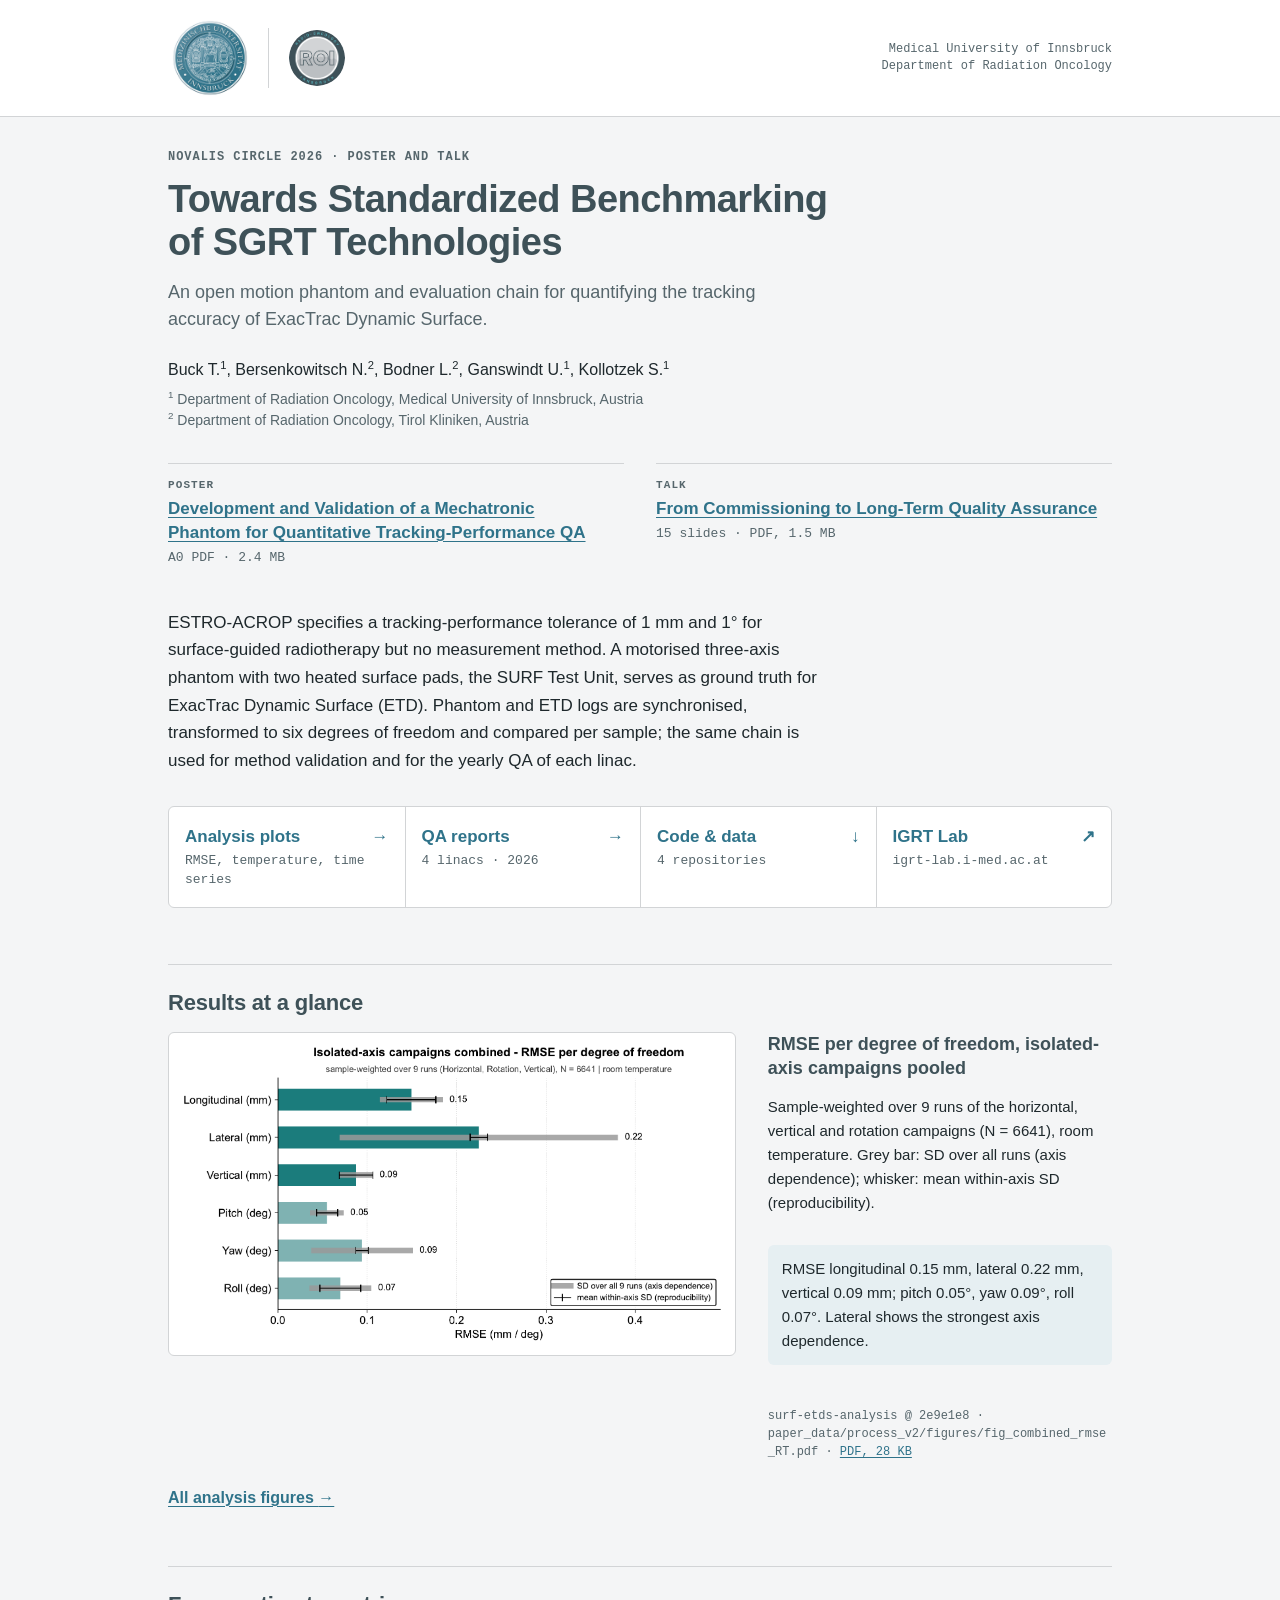
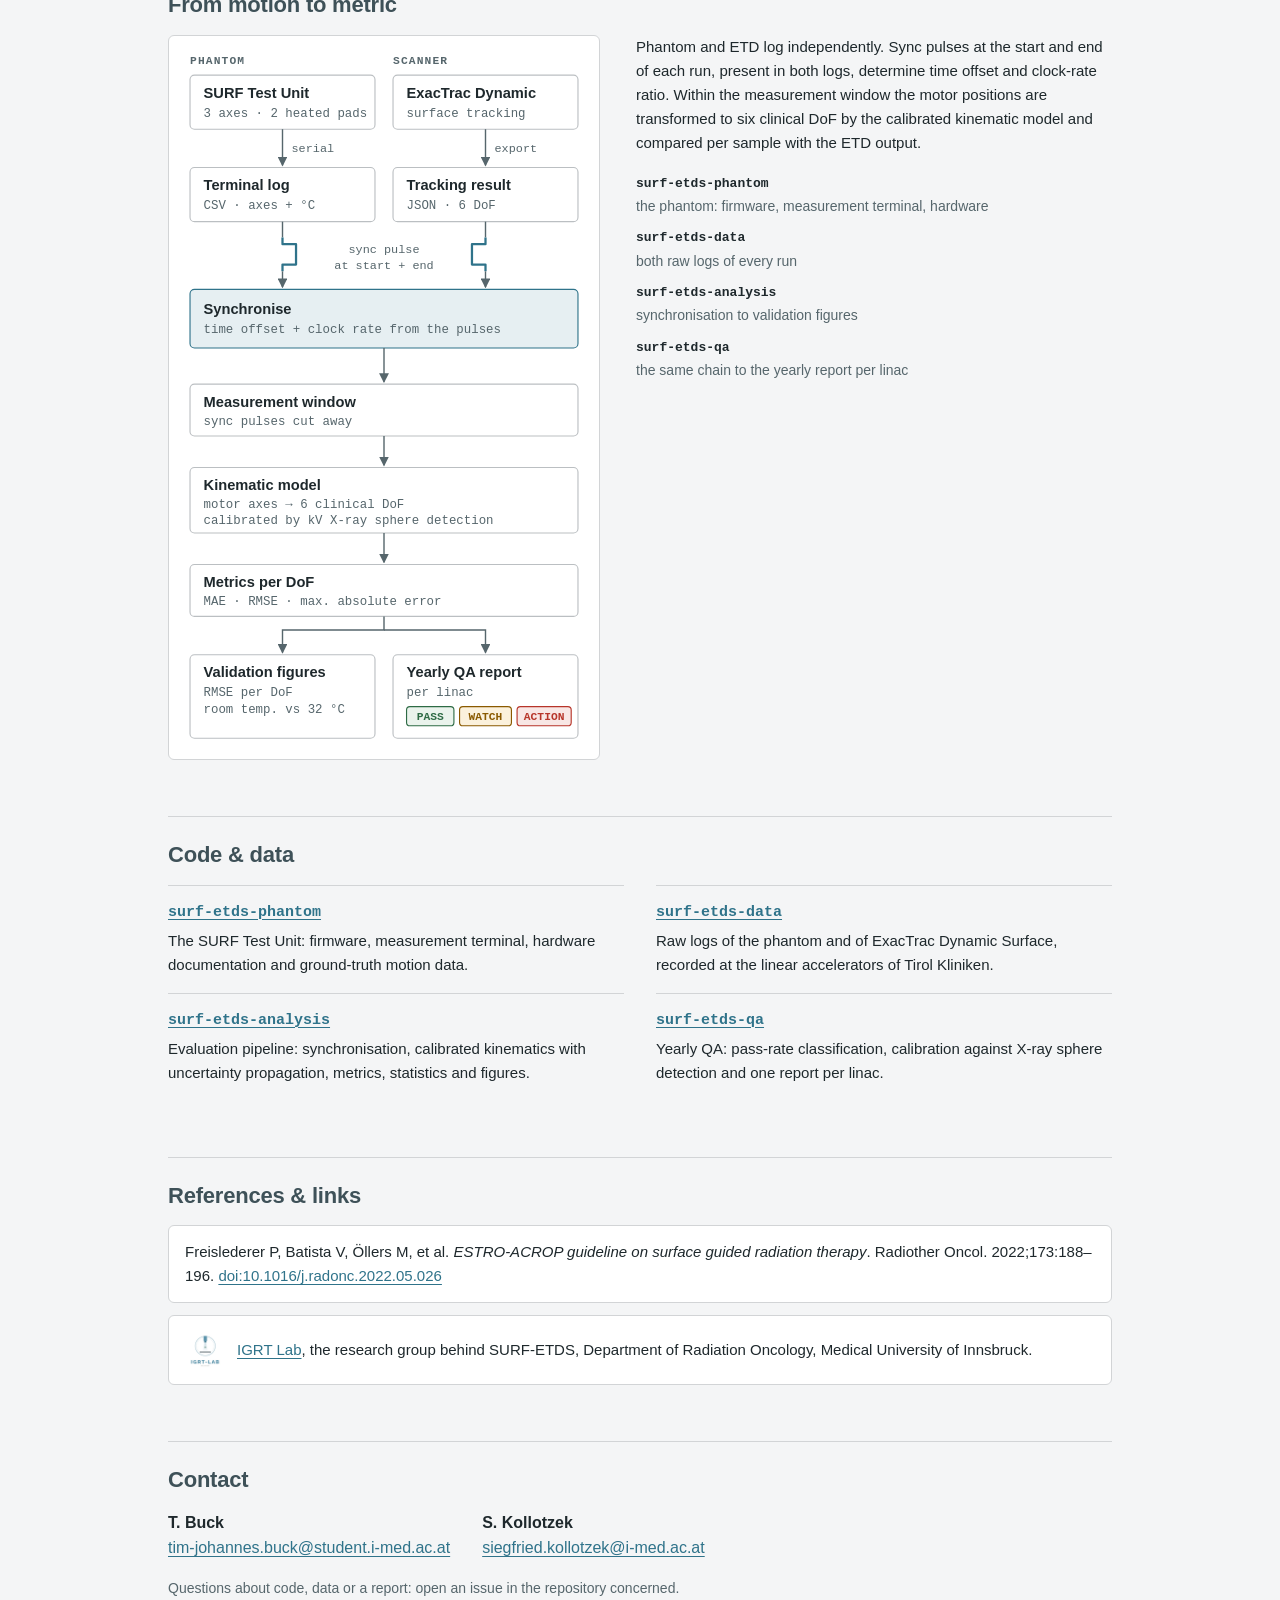
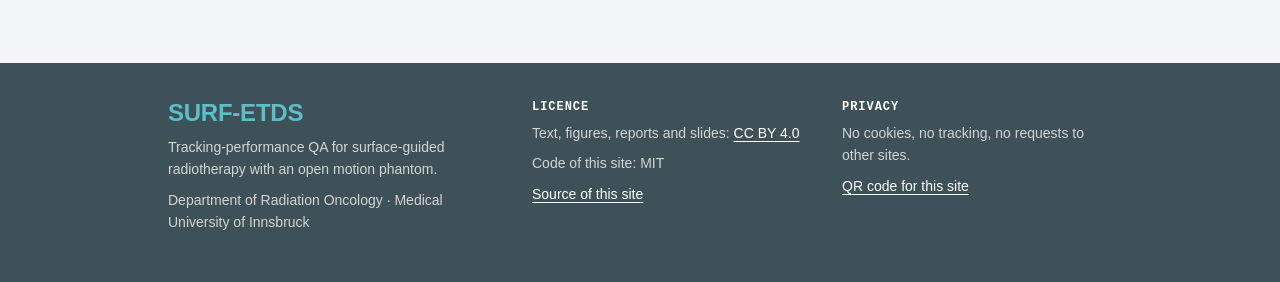
==== commit 19bc1e82: "Add the slides of the talk The title slide names P. Entfellner, whose part the talk covers; the main" ====
--- a/index.html
+++ b/index.html
@@ -51,7 +51,7 @@
     <li>
       <span class="contrib-kind">Talk</span>
       <a class="contrib-title" href="talk/index.html">From Commissioning to Long-Term Quality Assurance</a>
-      <span class="contrib-status">slides · added after the talk</span>
+      <span class="contrib-status">15 slides · PDF, 1.5&nbsp;MB</span>
     </li>
   </ul>
 
